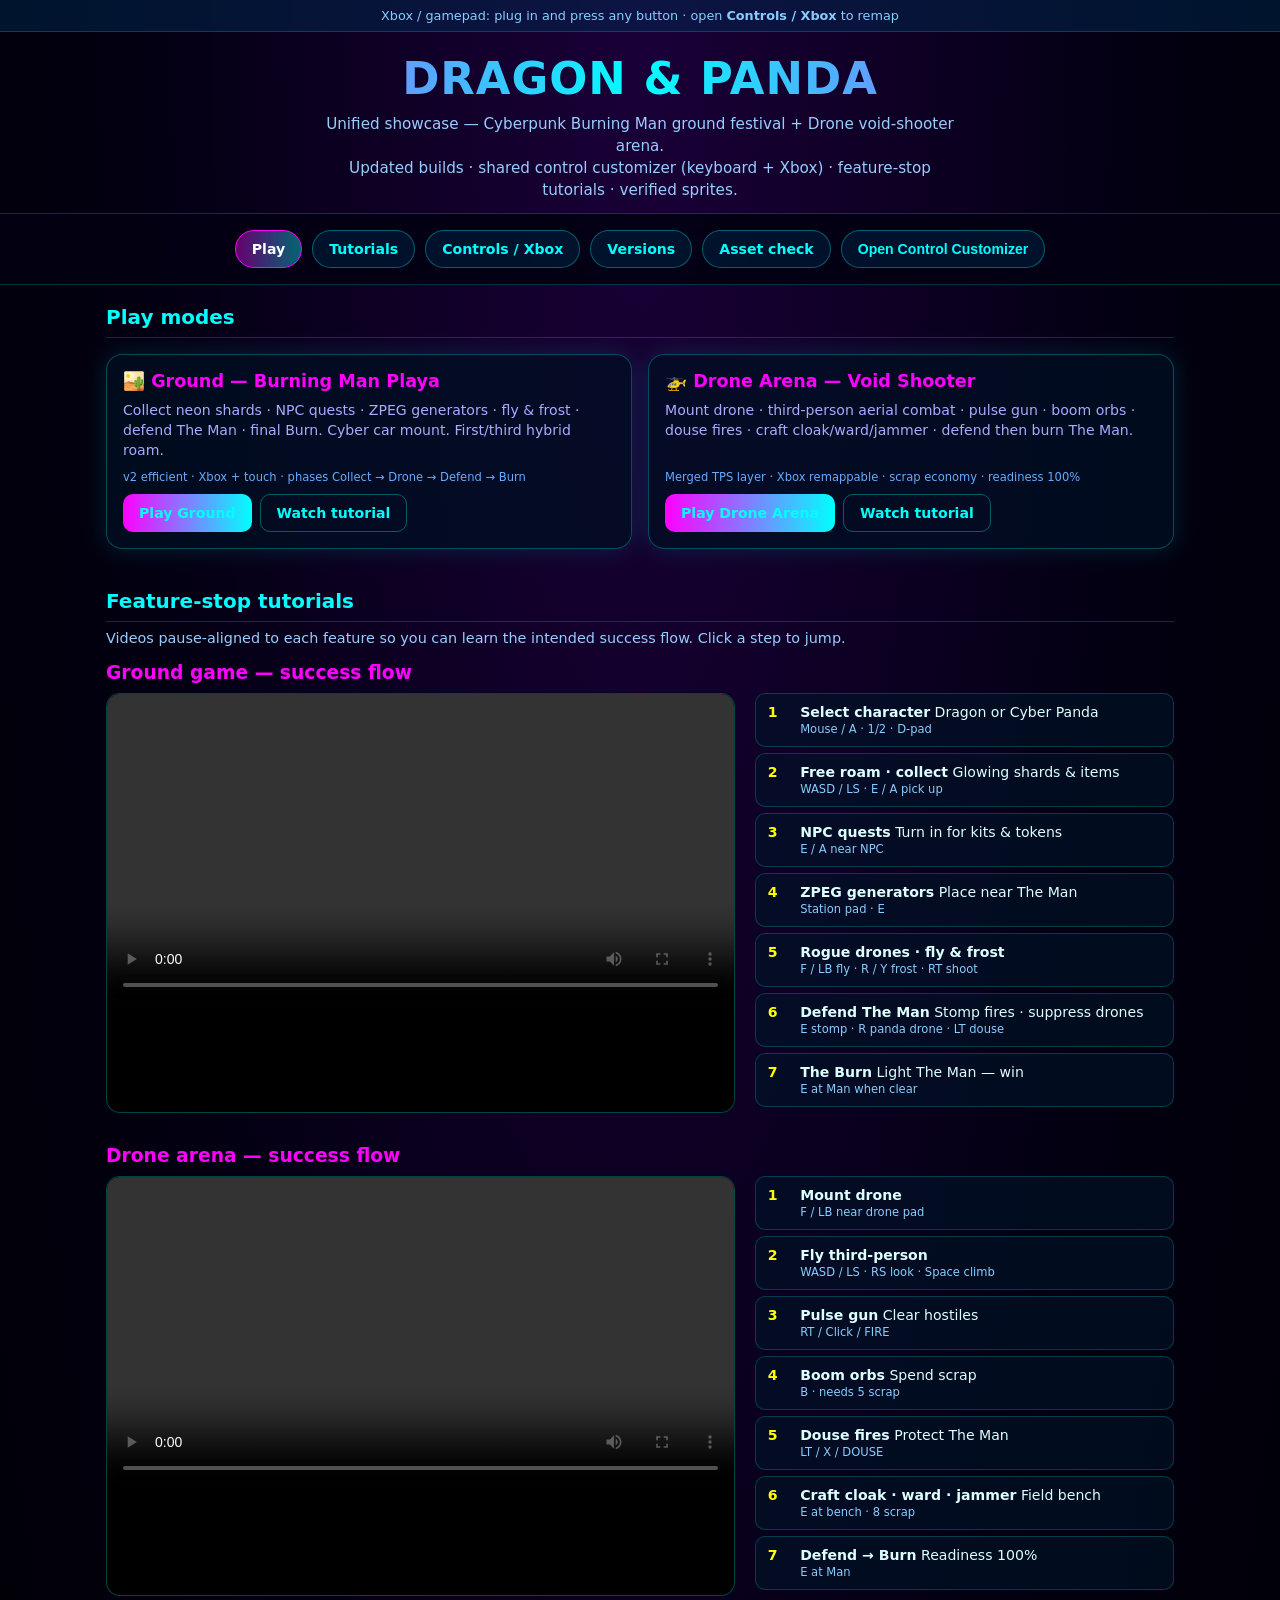
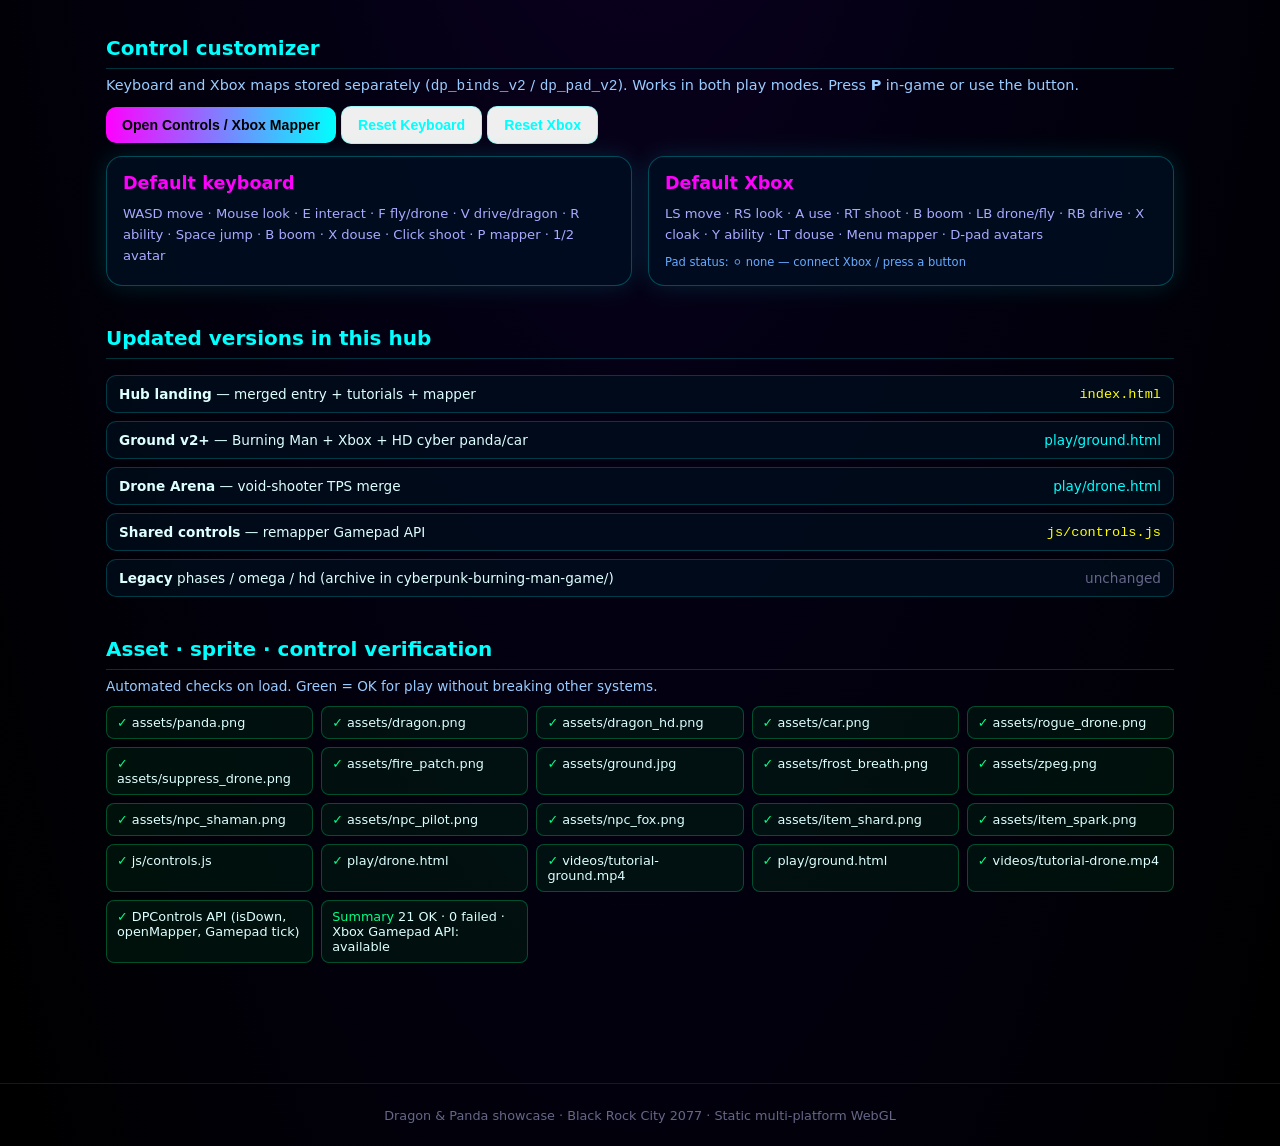
==== index.html @ dc9f8860 "Dragon & Panda Hub: ground + drone arena, Xbox controls, tutorials" ====
<!DOCTYPE html>
<html lang="en">
<head>
<meta charset="UTF-8">
<meta name="viewport" content="width=device-width, initial-scale=1.0, viewport-fit=cover">
<meta name="theme-color" content="#0a0020">
<title>Dragon & Panda Hub — Burning Man + Drone Arena</title>
<link rel="stylesheet" href="css/hub.css">
<script src="js/controls.js"></script>
</head>
<body class="hub">
<div class="pad-banner" id="pad-banner">Xbox / gamepad: plug in and press any button · open <b>Controls / Xbox</b> to remap</div>
<header class="hub-header">
  <h1>DRAGON & PANDA</h1>
  <p>Unified showcase — Cyberpunk Burning Man ground festival + Drone void-shooter arena.<br>
  Updated builds · shared control customizer (keyboard + Xbox) · feature-stop tutorials · verified sprites.</p>
</header>
<nav class="hub-nav">
  <a href="#play" class="on">Play</a>
  <a href="#tutorials">Tutorials</a>
  <a href="#controls">Controls / Xbox</a>
  <a href="#versions">Versions</a>
  <a href="#verify">Asset check</a>
  <button type="button" id="open-mapper">Open Control Customizer</button>
</nav>
<main class="hub-main">
  <section class="section" id="play">
    <h2>Play modes</h2>
    <div class="grid">
      <article class="card-mode">
        <h3>🏜️ Ground — Burning Man Playa</h3>
        <p>Collect neon shards · NPC quests · ZPEG generators · fly & frost · defend The Man · final Burn. Cyber car mount. First/third hybrid roam.</p>
        <div class="meta">v2 efficient · Xbox + touch · phases Collect → Drone → Defend → Burn</div>
        <div class="actions">
          <a class="btn btn-primary" href="play/ground.html">Play Ground</a>
          <a class="btn btn-ghost" href="#tut-ground">Watch tutorial</a>
        </div>
      </article>
      <article class="card-mode">
        <h3>🚁 Drone Arena — Void Shooter</h3>
        <p>Mount drone · third-person aerial combat · pulse gun · boom orbs · douse fires · craft cloak/ward/jammer · defend then burn The Man.</p>
        <div class="meta">Merged TPS layer · Xbox remappable · scrap economy · readiness 100%</div>
        <div class="actions">
          <a class="btn btn-primary" href="play/drone.html">Play Drone Arena</a>
          <a class="btn btn-ghost" href="#tut-drone">Watch tutorial</a>
        </div>
      </article>
    </div>
  </section>

  <section class="section" id="tutorials">
    <h2>Feature-stop tutorials</h2>
    <p style="color:#9cf;font-size:.9rem;margin:-8px 0 16px">Videos pause-aligned to each feature so you can learn the intended success flow. Click a step to jump.</p>

    <div id="tut-ground" style="margin-bottom:32px">
      <h3 style="color:#f0f;margin:0 0 10px">Ground game — success flow</h3>
      <div class="tut-wrap">
        <div class="video-box">
          <video id="vid-ground" controls playsinline preload="metadata" src="videos/tutorial-ground.mp4"></video>
        </div>
        <ol class="feature-stops" id="stops-ground">
          <li data-t="0"><span class="n">1</span><div><b>Select character</b> Dragon or Cyber Panda<span class="ctrl">Mouse / A · 1/2 · D-pad</span></div></li>
          <li data-t="2.2"><span class="n">2</span><div><b>Free roam · collect</b> Glowing shards & items<span class="ctrl">WASD / LS · E / A pick up</span></div></li>
          <li data-t="4.5"><span class="n">3</span><div><b>NPC quests</b> Turn in for kits & tokens<span class="ctrl">E / A near NPC</span></div></li>
          <li data-t="6.5"><span class="n">4</span><div><b>ZPEG generators</b> Place near The Man<span class="ctrl">Station pad · E</span></div></li>
          <li data-t="8.5"><span class="n">5</span><div><b>Rogue drones · fly & frost</b><span class="ctrl">F / LB fly · R / Y frost · RT shoot</span></div></li>
          <li data-t="10.5"><span class="n">6</span><div><b>Defend The Man</b> Stomp fires · suppress drones<span class="ctrl">E stomp · R panda drone · LT douse</span></div></li>
          <li data-t="12.5"><span class="n">7</span><div><b>The Burn</b> Light The Man — win<span class="ctrl">E at Man when clear</span></div></li>
        </ol>
      </div>
    </div>

    <div id="tut-drone">
      <h3 style="color:#f0f;margin:0 0 10px">Drone arena — success flow</h3>
      <div class="tut-wrap">
        <div class="video-box">
          <video id="vid-drone" controls playsinline preload="metadata" src="videos/tutorial-drone.mp4"></video>
        </div>
        <ol class="feature-stops" id="stops-drone">
          <li data-t="0"><span class="n">1</span><div><b>Mount drone</b><span class="ctrl">F / LB near drone pad</span></div></li>
          <li data-t="2.2"><span class="n">2</span><div><b>Fly third-person</b><span class="ctrl">WASD / LS · RS look · Space climb</span></div></li>
          <li data-t="4.8"><span class="n">3</span><div><b>Pulse gun</b> Clear hostiles<span class="ctrl">RT / Click / FIRE</span></div></li>
          <li data-t="6.5"><span class="n">4</span><div><b>Boom orbs</b> Spend scrap<span class="ctrl">B · needs 5 scrap</span></div></li>
          <li data-t="8.2"><span class="n">5</span><div><b>Douse fires</b> Protect The Man<span class="ctrl">LT / X / DOUSE</span></div></li>
          <li data-t="10"><span class="n">6</span><div><b>Craft cloak · ward · jammer</b> Field bench<span class="ctrl">E at bench · 8 scrap</span></div></li>
          <li data-t="12.2"><span class="n">7</span><div><b>Defend → Burn</b> Readiness 100%<span class="ctrl">E at Man</span></div></li>
        </ol>
      </div>
    </div>
  </section>

  <section class="section" id="controls">
    <h2>Control customizer</h2>
    <p style="color:#9cf;font-size:.9rem;margin:-8px 0 12px">Keyboard and Xbox maps stored separately (<code>dp_binds_v2</code> / <code>dp_pad_v2</code>). Works in both play modes. Press <b>P</b> in-game or use the button.</p>
    <div class="actions" style="margin-bottom:12px">
      <button type="button" class="btn btn-primary" id="open-mapper-2">Open Controls / Xbox Mapper</button>
      <button type="button" class="btn btn-ghost" id="reset-key">Reset Keyboard</button>
      <button type="button" class="btn btn-ghost" id="reset-pad">Reset Xbox</button>
    </div>
    <div class="grid">
      <div class="card-mode">
        <h3>Default keyboard</h3>
        <p style="font-size:.82rem;line-height:1.6">WASD move · Mouse look · E interact · F fly/drone · V drive/dragon · R ability · Space jump · B boom · X douse · Click shoot · P mapper · 1/2 avatar</p>
      </div>
      <div class="card-mode">
        <h3>Default Xbox</h3>
        <p style="font-size:.82rem;line-height:1.6">LS move · RS look · A use · RT shoot · B boom · LB drone/fly · RB drive · X cloak · Y ability · LT douse · Menu mapper · D-pad avatars</p>
        <div class="meta" id="pad-live">Pad status: checking…</div>
      </div>
    </div>
  </section>

  <section class="section" id="versions">
    <h2>Updated versions in this hub</h2>
    <div class="ver-list">
      <div class="ver-item"><span><b>Hub landing</b> — merged entry + tutorials + mapper</span><code>index.html</code></div>
      <div class="ver-item"><span><b>Ground v2+</b> — Burning Man + Xbox + HD cyber panda/car</span><a href="play/ground.html">play/ground.html</a></div>
      <div class="ver-item"><span><b>Drone Arena</b> — void-shooter TPS merge</span><a href="play/drone.html">play/drone.html</a></div>
      <div class="ver-item"><span><b>Shared controls</b> — remapper Gamepad API</span><code>js/controls.js</code></div>
      <div class="ver-item"><span><b>Legacy</b> phases / omega / hd (archive in cyberpunk-burning-man-game/)</span><span style="color:#668">unchanged</span></div>
    </div>
  </section>

  <section class="section" id="verify">
    <h2>Asset · sprite · control verification</h2>
    <p style="color:#9cf;font-size:.85rem;margin:-8px 0 12px">Automated checks on load. Green = OK for play without breaking other systems.</p>
    <div class="checklist" id="checklist">Loading…</div>
  </section>
</main>
<footer class="hub-footer">Dragon & Panda showcase · Black Rock City 2077 · Static multi-platform WebGL</footer>
<script>
DPControls.ensureStyles();
document.getElementById('open-mapper').onclick =
document.getElementById('open-mapper-2').onclick = () => DPControls.openMapper();
document.getElementById('reset-key').onclick = () => DPControls.resetBinds('key');
document.getElementById('reset-pad').onclick = () => DPControls.resetBinds('pad');

// Feature-stop jump
function wireStops(vidId, listId) {
  const v = document.getElementById(vidId);
  const items = [...document.querySelectorAll('#' + listId + ' li')];
  items.forEach(li => {
    li.onclick = () => {
      const t = parseFloat(li.dataset.t) || 0;
      v.currentTime = t;
      v.play();
      items.forEach(x => x.classList.remove('active'));
      li.classList.add('active');
    };
  });
  v.addEventListener('timeupdate', () => {
    const t = v.currentTime;
    let best = items[0];
    items.forEach(li => {
      const st = parseFloat(li.dataset.t) || 0;
      if (t + 0.15 >= st) best = li;
    });
    items.forEach(x => x.classList.toggle('active', x === best));
  });
}
wireStops('vid-ground', 'stops-ground');
wireStops('vid-drone', 'stops-drone');

// Pad status poll
function updatePad() {
  DPControls.tick();
  const el = document.getElementById('pad-live');
  const b = document.getElementById('pad-banner');
  if (DPControls.padConnected()) {
    el.textContent = 'Pad status: 🟢 connected — open mapper to rebind';
    b.innerHTML = '🟢 Xbox / gamepad active · <b>Controls / Xbox</b> to customize · P in-game';
  } else {
    el.textContent = 'Pad status: ⚪ none — connect Xbox / press a button';
  }
  requestAnimationFrame(() => setTimeout(updatePad, 500));
}
updatePad();

// Asset verification
async function verifyAssets() {
  const files = [
    'assets/panda.png','assets/dragon.png','assets/dragon_hd.png','assets/car.png',
    'assets/rogue_drone.png','assets/suppress_drone.png','assets/fire_patch.png',
    'assets/frost_breath.png','assets/ground.jpg','assets/zpeg.png',
    'assets/npc_shaman.png','assets/npc_fox.png','assets/npc_pilot.png',
    'assets/item_shard.png','assets/item_spark.png',
    'videos/tutorial-ground.mp4','videos/tutorial-drone.mp4',
    'js/controls.js','play/ground.html','play/drone.html'
  ];
  const box = document.getElementById('checklist');
  box.innerHTML = '';
  let ok = 0, bad = 0;
  await Promise.all(files.map(async f => {
    const el = document.createElement('div');
    el.className = 'check';
    try {
      const r = await fetch(f, { method: 'HEAD' });
      if (r.ok) { el.innerHTML = '<span class="ok">✓</span> ' + f; ok++; }
      else { el.className = 'check bad'; el.textContent = '✗ ' + f + ' (' + r.status + ')'; bad++; }
    } catch (e) {
      el.className = 'check bad'; el.textContent = '✗ ' + f; bad++;
    }
    box.appendChild(el);
  }));
  // control function smoke checks
  const smoke = document.createElement('div');
  smoke.className = 'check';
  const has = !!(window.DPControls && typeof DPControls.isDown === 'function' && typeof DPControls.openMapper === 'function');
  if (has) { smoke.innerHTML = '<span class="ok">✓</span> DPControls API (isDown, openMapper, Gamepad tick)'; ok++; }
  else { smoke.className = 'check bad'; smoke.textContent = '✗ DPControls missing'; bad++; }
  box.appendChild(smoke);
  const sum = document.createElement('div');
  sum.className = 'check';
  sum.innerHTML = `<span class="ok">Summary</span> ${ok} OK · ${bad} failed · Xbox Gamepad API: ${'getGamepads' in navigator ? 'available' : 'missing'}`;
  box.appendChild(sum);
}
verifyAssets();
</script>
</body>
</html>
---- css/hub.css ----
:root{--c:#0ff;--m:#f0f;--bg:#030012;--card:#0a1530}
*{box-sizing:border-box}
body.hub{margin:0;min-height:100vh;background:radial-gradient(ellipse at 50% 0%,#1a0038 0%,#030012 55%,#000 100%);font-family:system-ui,-apple-system,sans-serif;color:#dff;overflow-x:hidden}
.hub a{color:var(--c);text-decoration:none}
.hub a:hover{color:var(--m)}
.hub-header{padding:max(20px,env(safe-area-inset-top)) 20px 12px;text-align:center;border-bottom:1px solid #0ff3}
.hub-header h1{margin:0;font-size:clamp(1.6rem,5vw,2.8rem);background:linear-gradient(90deg,#f0f,#0ff,#f0f);-webkit-background-clip:text;background-clip:text;color:transparent;letter-spacing:1px}
.hub-header p{color:#9cf;margin:8px auto 0;max-width:640px;font-size:.95rem;line-height:1.45}
.hub-nav{display:flex;flex-wrap:wrap;gap:10px;justify-content:center;padding:16px;position:sticky;top:0;z-index:40;background:rgba(3,0,18,.9);backdrop-filter:blur(10px);border-bottom:1px solid #0ff3}
.hub-nav a,.hub-nav button{padding:10px 16px;border-radius:999px;border:1px solid #0ff5;background:rgba(0,30,60,.6);color:#0ff;font-weight:600;cursor:pointer;font-size:.88rem}
.hub-nav a:hover,.hub-nav button:hover,.hub-nav a.on{background:linear-gradient(90deg,#f0f6,#0ff6);color:#fff;border-color:#f0f}
.hub-main{max-width:1100px;margin:0 auto;padding:20px 16px 80px}
.section{margin-bottom:40px}
.section h2{font-size:1.25rem;color:#0ff;border-bottom:1px solid #0ff3;padding-bottom:8px;margin:0 0 16px}
.grid{display:grid;grid-template-columns:repeat(auto-fit,minmax(280px,1fr));gap:16px}
.card-mode{background:rgba(0,15,35,.75);border:1px solid #0ff4;border-radius:16px;padding:16px;box-shadow:0 0 24px #0ff2;display:flex;flex-direction:column;gap:10px}
.card-mode h3{margin:0;color:#f0f;font-size:1.1rem}
.card-mode p{margin:0;color:#aaf;font-size:.88rem;line-height:1.4;flex:1}
.card-mode .meta{font-size:.72rem;color:#6af}
.card-mode .actions{display:flex;flex-wrap:wrap;gap:8px}
.btn{display:inline-flex;align-items:center;justify-content:center;padding:10px 16px;border-radius:10px;border:none;font-weight:700;cursor:pointer;font-size:.88rem;text-decoration:none}
.btn-primary{background:linear-gradient(90deg,#f0f,#0ff);color:#000}
.btn-ghost{background:#0ff18;border:1px solid #0ff5;color:#0ff}
.btn:hover{filter:brightness(1.08)}
.tut-wrap{display:grid;grid-template-columns:1fr;gap:20px}
@media(min-width:800px){.tut-wrap{grid-template-columns:1.2fr .8fr}}
.video-box{background:#000;border:1px solid #0ff4;border-radius:14px;overflow:hidden;position:relative}
.video-box video{width:100%;display:block;max-height:420px;background:#000}
.feature-stops{list-style:none;padding:0;margin:0}
.feature-stops li{padding:10px 12px;margin-bottom:6px;border-radius:10px;border:1px solid #0ff3;background:rgba(0,20,40,.6);cursor:pointer;font-size:.88rem;display:flex;gap:10px;align-items:flex-start}
.feature-stops li:hover,.feature-stops li.active{border-color:#f0f;background:#f0f15;box-shadow:0 0 16px #f0f4}
.feature-stops .n{color:#ff0;font-weight:700;min-width:1.4rem}
.feature-stops .ctrl{display:block;font-size:.72rem;color:#8cf;margin-top:2px}
.ver-list{display:flex;flex-direction:column;gap:8px}
.ver-item{display:flex;justify-content:space-between;align-items:center;gap:12px;flex-wrap:wrap;padding:10px 12px;background:rgba(0,15,30,.7);border:1px solid #0ff3;border-radius:10px;font-size:.85rem}
.ver-item code{color:#ff0}
.checklist{display:grid;grid-template-columns:repeat(auto-fit,minmax(200px,1fr));gap:8px}
.check{padding:8px 10px;border-radius:8px;background:rgba(0,40,20,.4);border:1px solid #0f84;font-size:.8rem}
.check.bad{background:rgba(40,0,0,.4);border-color:#f44}
.check .ok{color:#0f8}
.hub-footer{text-align:center;padding:24px;color:#668;font-size:.8rem;border-top:1px solid #0ff2}
.pad-banner{text-align:center;padding:8px;background:rgba(0,40,80,.5);border-bottom:1px solid #0ff3;font-size:.8rem;color:#8cf}
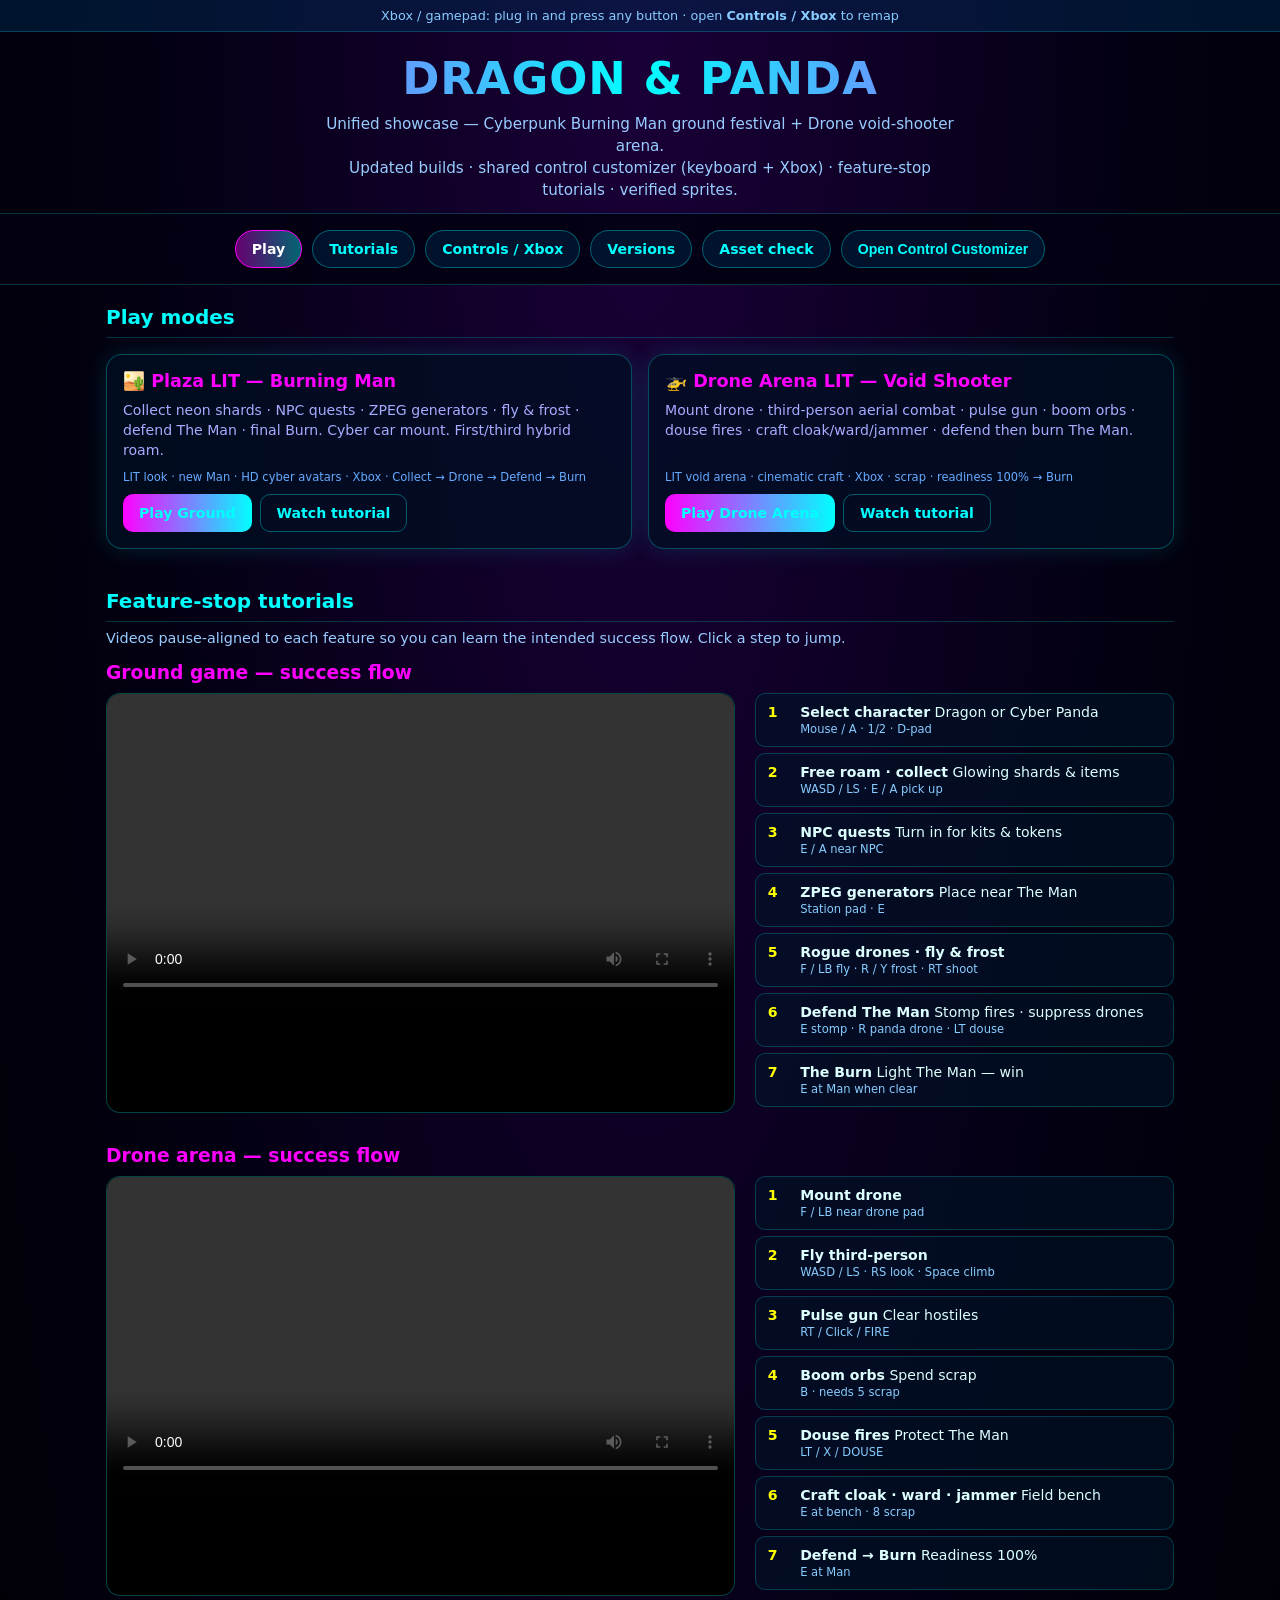
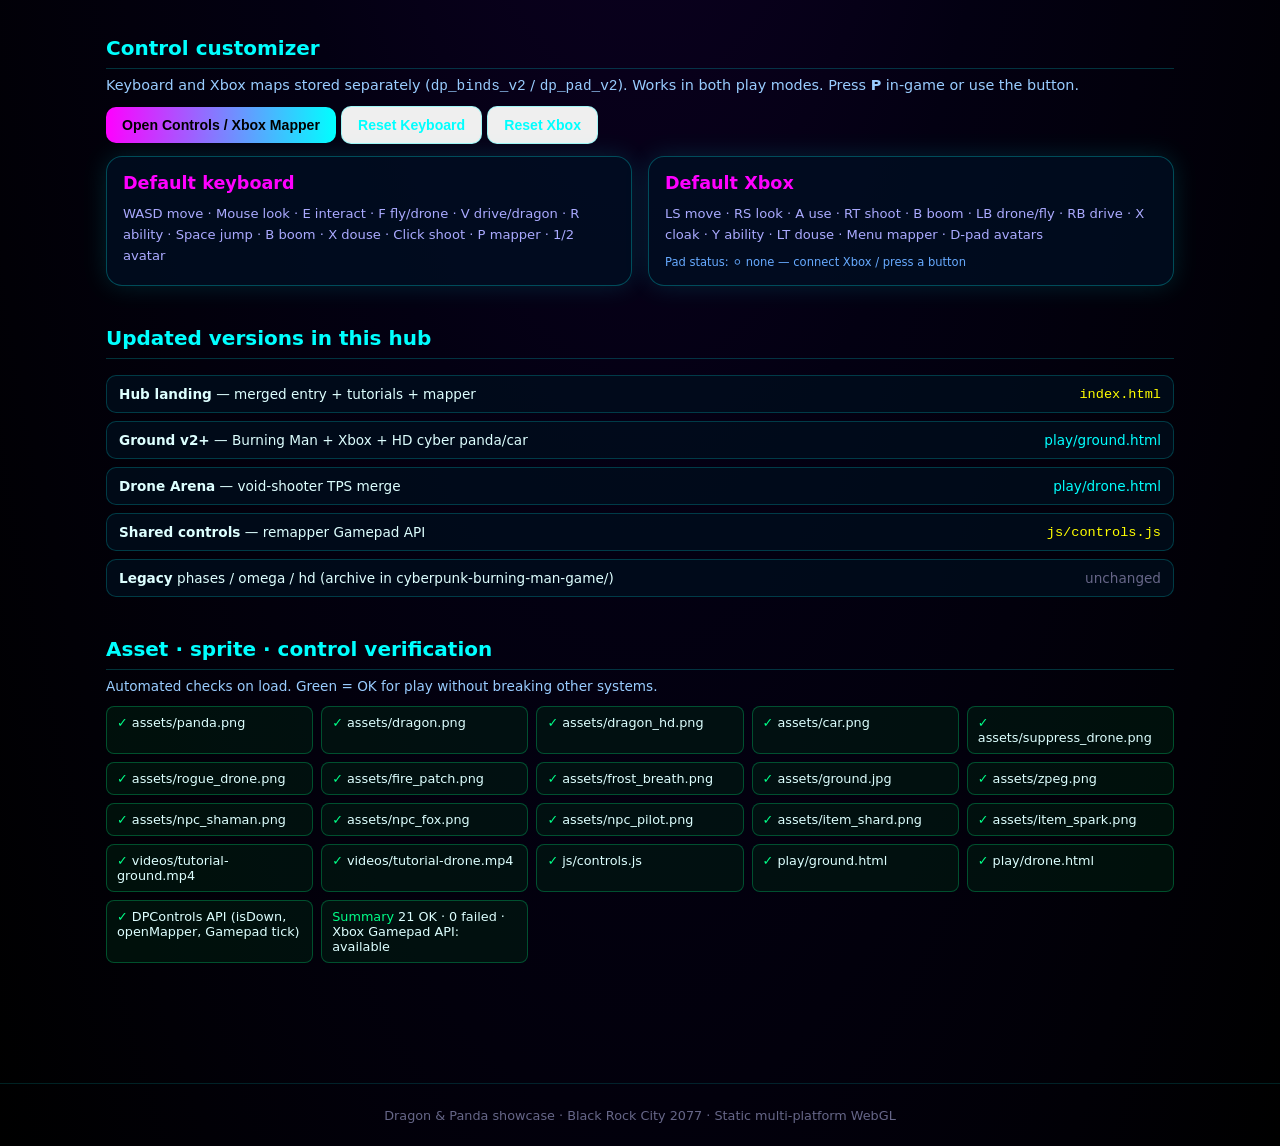
==== commit 4dec6ec5: "LIT visuals: drone arena cinematic void + plaza new Man, dragon_v3, panda_v3, craft mount" ====
--- a/index.html
+++ b/index.html
@@ -28,18 +28,18 @@
     <h2>Play modes</h2>
     <div class="grid">
       <article class="card-mode">
-        <h3>🏜️ Ground — Burning Man Playa</h3>
+        <h3>🏜️ Plaza LIT — Burning Man</h3>
         <p>Collect neon shards · NPC quests · ZPEG generators · fly & frost · defend The Man · final Burn. Cyber car mount. First/third hybrid roam.</p>
-        <div class="meta">v2 efficient · Xbox + touch · phases Collect → Drone → Defend → Burn</div>
+        <div class="meta">LIT look · new Man · HD cyber avatars · Xbox · Collect → Drone → Defend → Burn</div>
         <div class="actions">
           <a class="btn btn-primary" href="play/ground.html">Play Ground</a>
           <a class="btn btn-ghost" href="#tut-ground">Watch tutorial</a>
         </div>
       </article>
       <article class="card-mode">
-        <h3>🚁 Drone Arena — Void Shooter</h3>
+        <h3>🚁 Drone Arena LIT — Void Shooter</h3>
         <p>Mount drone · third-person aerial combat · pulse gun · boom orbs · douse fires · craft cloak/ward/jammer · defend then burn The Man.</p>
-        <div class="meta">Merged TPS layer · Xbox remappable · scrap economy · readiness 100%</div>
+        <div class="meta">LIT void arena · cinematic craft · Xbox · scrap · readiness 100% → Burn</div>
         <div class="actions">
           <a class="btn btn-primary" href="play/drone.html">Play Drone Arena</a>
           <a class="btn btn-ghost" href="#tut-drone">Watch tutorial</a>
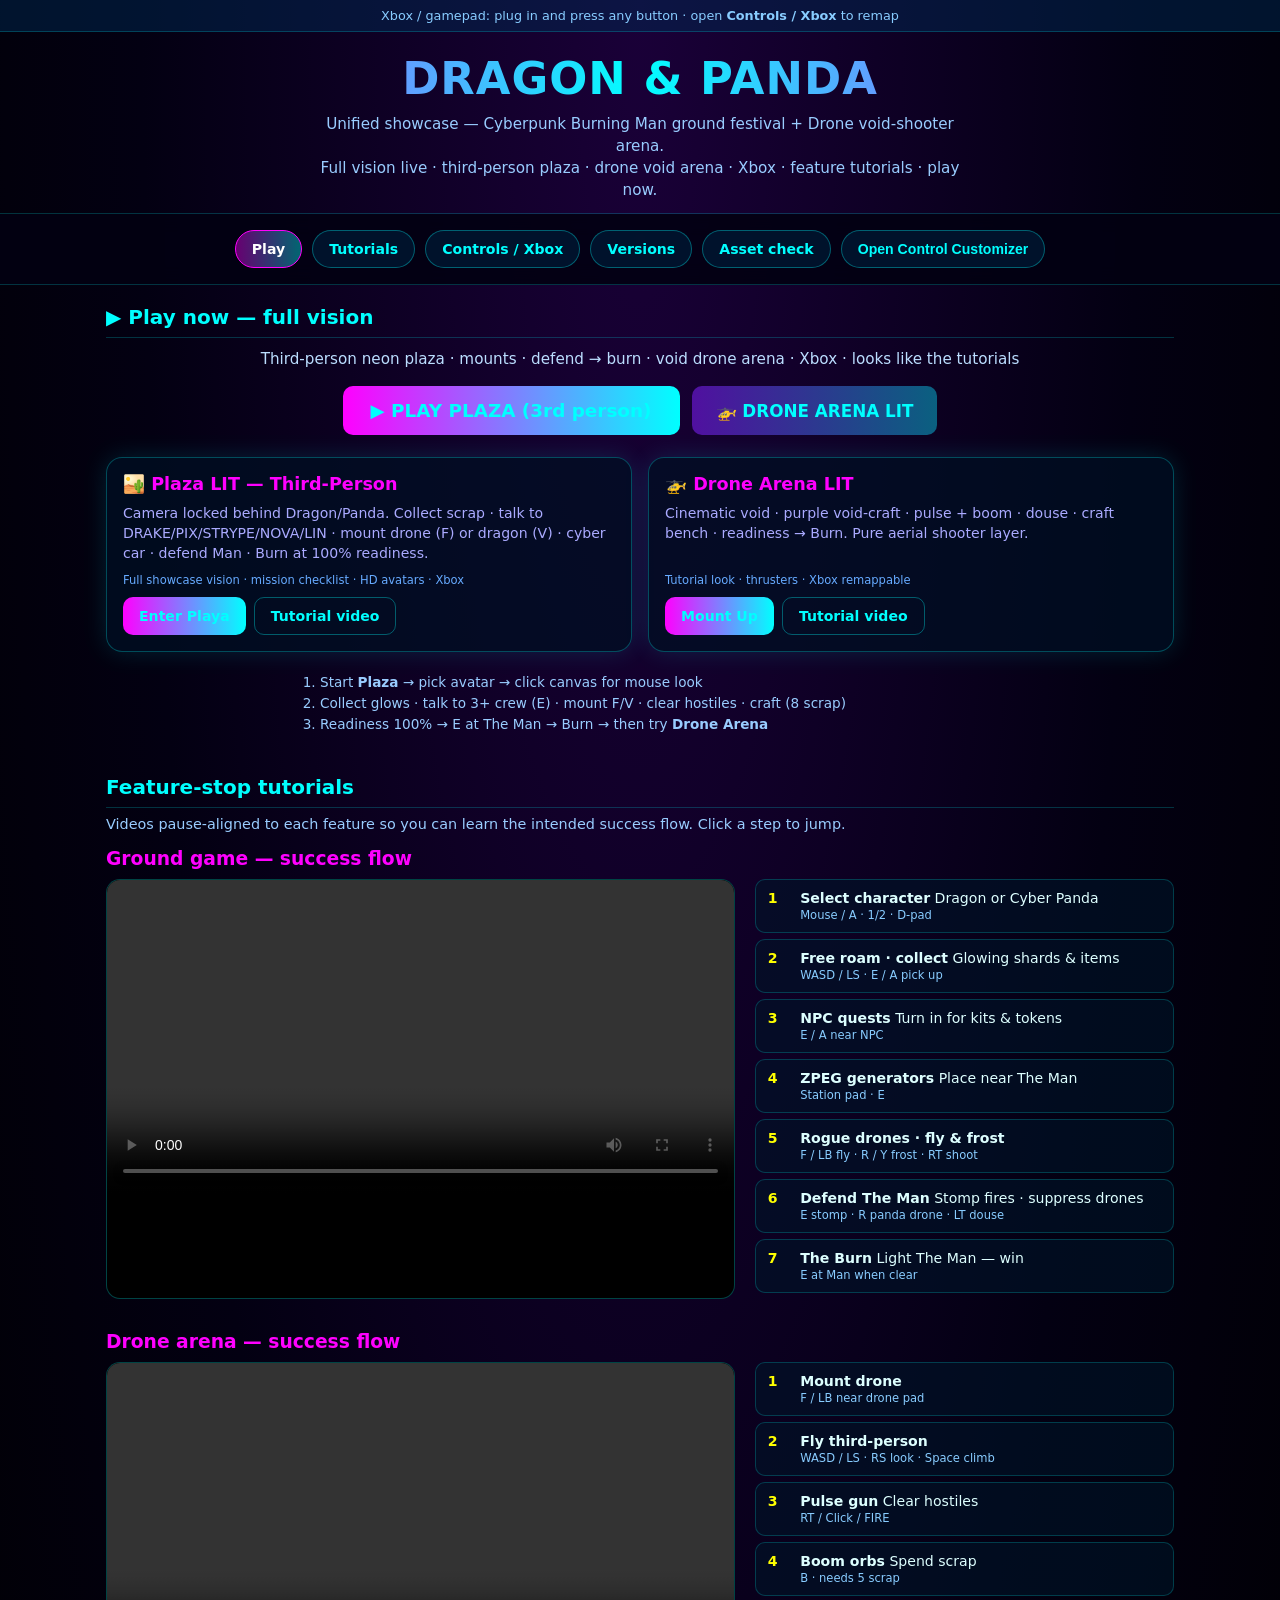
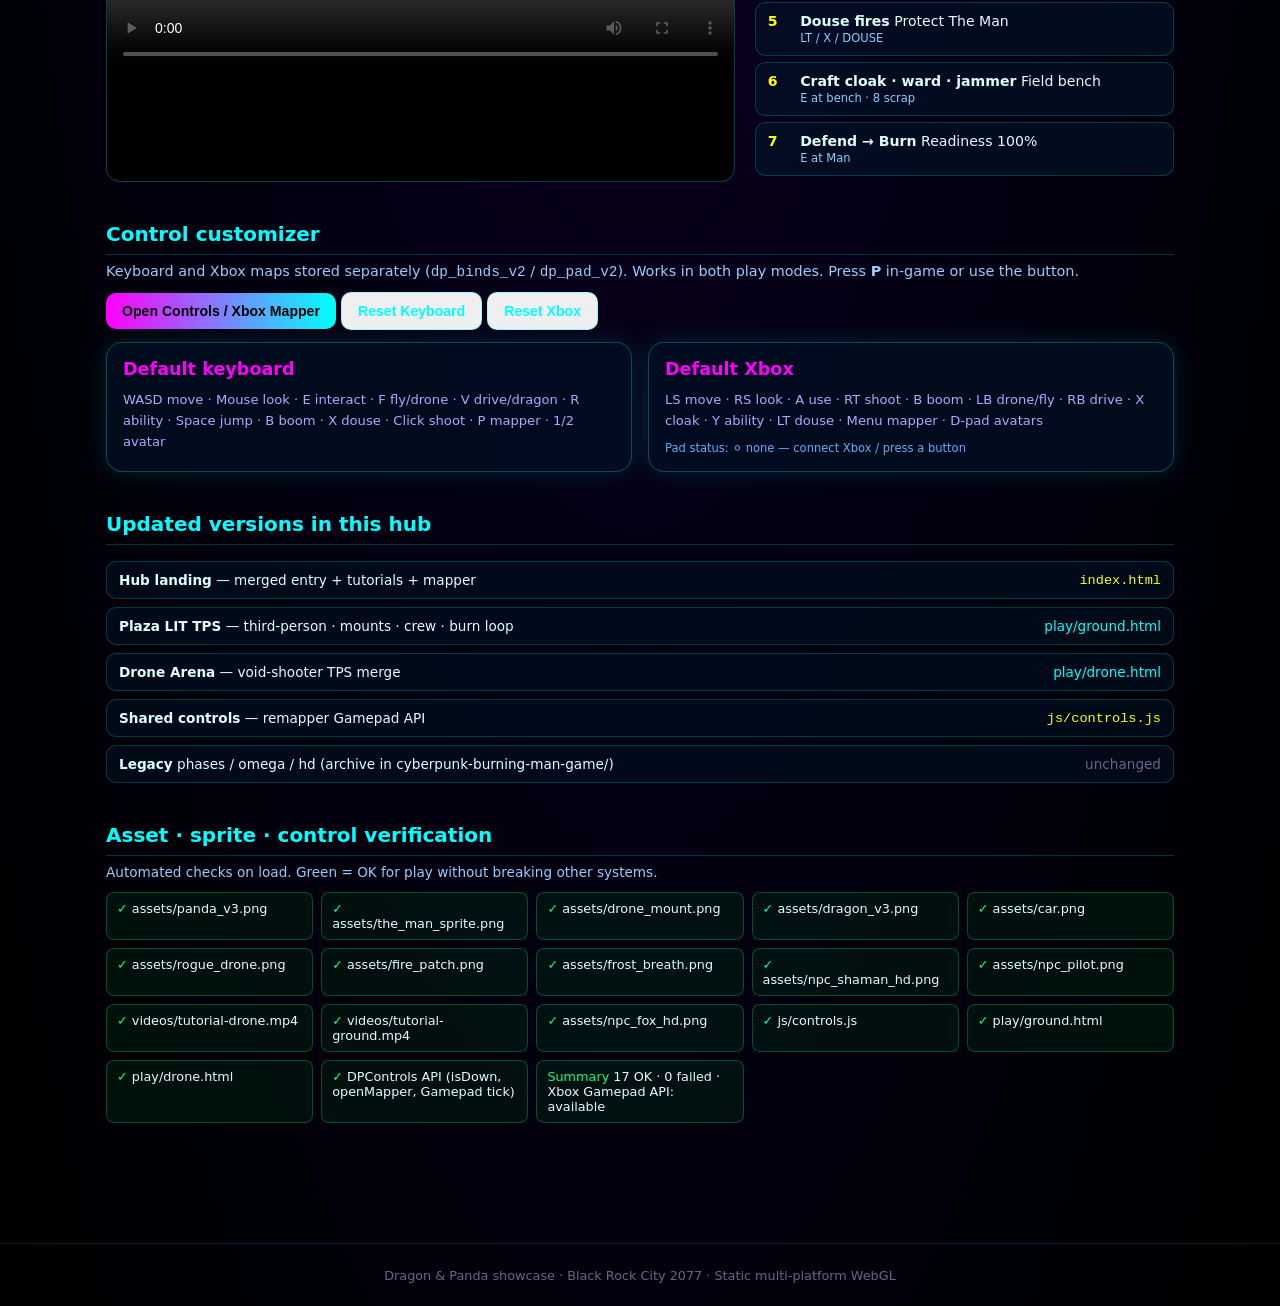
==== commit 890bc82c: "Full vision: third-person plaza with crew/mounts/burn loop, hub play-now, LIT assets" ====
--- a/index.html
+++ b/index.html
@@ -13,7 +13,7 @@
 <header class="hub-header">
   <h1>DRAGON & PANDA</h1>
   <p>Unified showcase — Cyberpunk Burning Man ground festival + Drone void-shooter arena.<br>
-  Updated builds · shared control customizer (keyboard + Xbox) · feature-stop tutorials · verified sprites.</p>
+  Full vision live · third-person plaza · drone void arena · Xbox · feature tutorials · play now.</p>
 </header>
 <nav class="hub-nav">
   <a href="#play" class="on">Play</a>
@@ -25,27 +25,37 @@
 </nav>
 <main class="hub-main">
   <section class="section" id="play">
-    <h2>Play modes</h2>
+    <h2>▶ Play now — full vision</h2>
+    <p style="color:#bdf;text-align:center;margin:-4px 0 18px;font-size:.95rem">Third-person neon plaza · mounts · defend → burn · void drone arena · Xbox · looks like the tutorials</p>
+    <div style="display:flex;flex-wrap:wrap;gap:12px;justify-content:center;margin-bottom:22px">
+      <a class="btn btn-primary" href="play/ground.html" style="font-size:1.15rem;padding:14px 28px">▶ PLAY PLAZA (3rd person)</a>
+      <a class="btn btn-primary" href="play/drone.html" style="font-size:1.05rem;padding:14px 24px;background:linear-gradient(90deg,#5010a0,#0a6080)">🚁 DRONE ARENA LIT</a>
+    </div>
     <div class="grid">
       <article class="card-mode">
-        <h3>🏜️ Plaza LIT — Burning Man</h3>
-        <p>Collect neon shards · NPC quests · ZPEG generators · fly & frost · defend The Man · final Burn. Cyber car mount. First/third hybrid roam.</p>
-        <div class="meta">LIT look · new Man · HD cyber avatars · Xbox · Collect → Drone → Defend → Burn</div>
+        <h3>🏜️ Plaza LIT — Third-Person</h3>
+        <p>Camera locked behind Dragon/Panda. Collect scrap · talk to DRAKE/PIX/STRYPE/NOVA/LIN · mount drone (F) or dragon (V) · cyber car · defend Man · Burn at 100% readiness.</p>
+        <div class="meta">Full showcase vision · mission checklist · HD avatars · Xbox</div>
         <div class="actions">
-          <a class="btn btn-primary" href="play/ground.html">Play Ground</a>
-          <a class="btn btn-ghost" href="#tut-ground">Watch tutorial</a>
+          <a class="btn btn-primary" href="play/ground.html">Enter Playa</a>
+          <a class="btn btn-ghost" href="#tut-ground">Tutorial video</a>
         </div>
       </article>
       <article class="card-mode">
-        <h3>🚁 Drone Arena LIT — Void Shooter</h3>
-        <p>Mount drone · third-person aerial combat · pulse gun · boom orbs · douse fires · craft cloak/ward/jammer · defend then burn The Man.</p>
-        <div class="meta">LIT void arena · cinematic craft · Xbox · scrap · readiness 100% → Burn</div>
+        <h3>🚁 Drone Arena LIT</h3>
+        <p>Cinematic void · purple void-craft · pulse + boom · douse · craft bench · readiness → Burn. Pure aerial shooter layer.</p>
+        <div class="meta">Tutorial look · thrusters · Xbox remappable</div>
         <div class="actions">
-          <a class="btn btn-primary" href="play/drone.html">Play Drone Arena</a>
-          <a class="btn btn-ghost" href="#tut-drone">Watch tutorial</a>
+          <a class="btn btn-primary" href="play/drone.html">Mount Up</a>
+          <a class="btn btn-ghost" href="#tut-drone">Tutorial video</a>
         </div>
       </article>
     </div>
+    <ol style="color:#9cf;font-size:.85rem;max-width:720px;margin:20px auto 0;line-height:1.55">
+      <li>Start <b>Plaza</b> → pick avatar → click canvas for mouse look</li>
+      <li>Collect glows · talk to 3+ crew (E) · mount F/V · clear hostiles · craft (8 scrap)</li>
+      <li>Readiness 100% → E at The Man → Burn → then try <b>Drone Arena</b></li>
+    </ol>
   </section>
 
   <section class="section" id="tutorials">
@@ -114,7 +124,7 @@
     <h2>Updated versions in this hub</h2>
     <div class="ver-list">
       <div class="ver-item"><span><b>Hub landing</b> — merged entry + tutorials + mapper</span><code>index.html</code></div>
-      <div class="ver-item"><span><b>Ground v2+</b> — Burning Man + Xbox + HD cyber panda/car</span><a href="play/ground.html">play/ground.html</a></div>
+      <div class="ver-item"><span><b>Plaza LIT TPS</b> — third-person · mounts · crew · burn loop</span><a href="play/ground.html">play/ground.html</a></div>
       <div class="ver-item"><span><b>Drone Arena</b> — void-shooter TPS merge</span><a href="play/drone.html">play/drone.html</a></div>
       <div class="ver-item"><span><b>Shared controls</b> — remapper Gamepad API</span><code>js/controls.js</code></div>
       <div class="ver-item"><span><b>Legacy</b> phases / omega / hd (archive in cyberpunk-burning-man-game/)</span><span style="color:#668">unchanged</span></div>
@@ -179,11 +189,9 @@
 // Asset verification
 async function verifyAssets() {
   const files = [
-    'assets/panda.png','assets/dragon.png','assets/dragon_hd.png','assets/car.png',
-    'assets/rogue_drone.png','assets/suppress_drone.png','assets/fire_patch.png',
-    'assets/frost_breath.png','assets/ground.jpg','assets/zpeg.png',
-    'assets/npc_shaman.png','assets/npc_fox.png','assets/npc_pilot.png',
-    'assets/item_shard.png','assets/item_spark.png',
+    'assets/panda_v3.png','assets/dragon_v3.png','assets/the_man_sprite.png','assets/drone_mount.png','assets/car.png',
+    'assets/rogue_drone.png','assets/fire_patch.png','assets/frost_breath.png',
+    'assets/npc_shaman_hd.png','assets/npc_fox_hd.png','assets/npc_pilot.png',
     'videos/tutorial-ground.mp4','videos/tutorial-drone.mp4',
     'js/controls.js','play/ground.html','play/drone.html'
   ];
